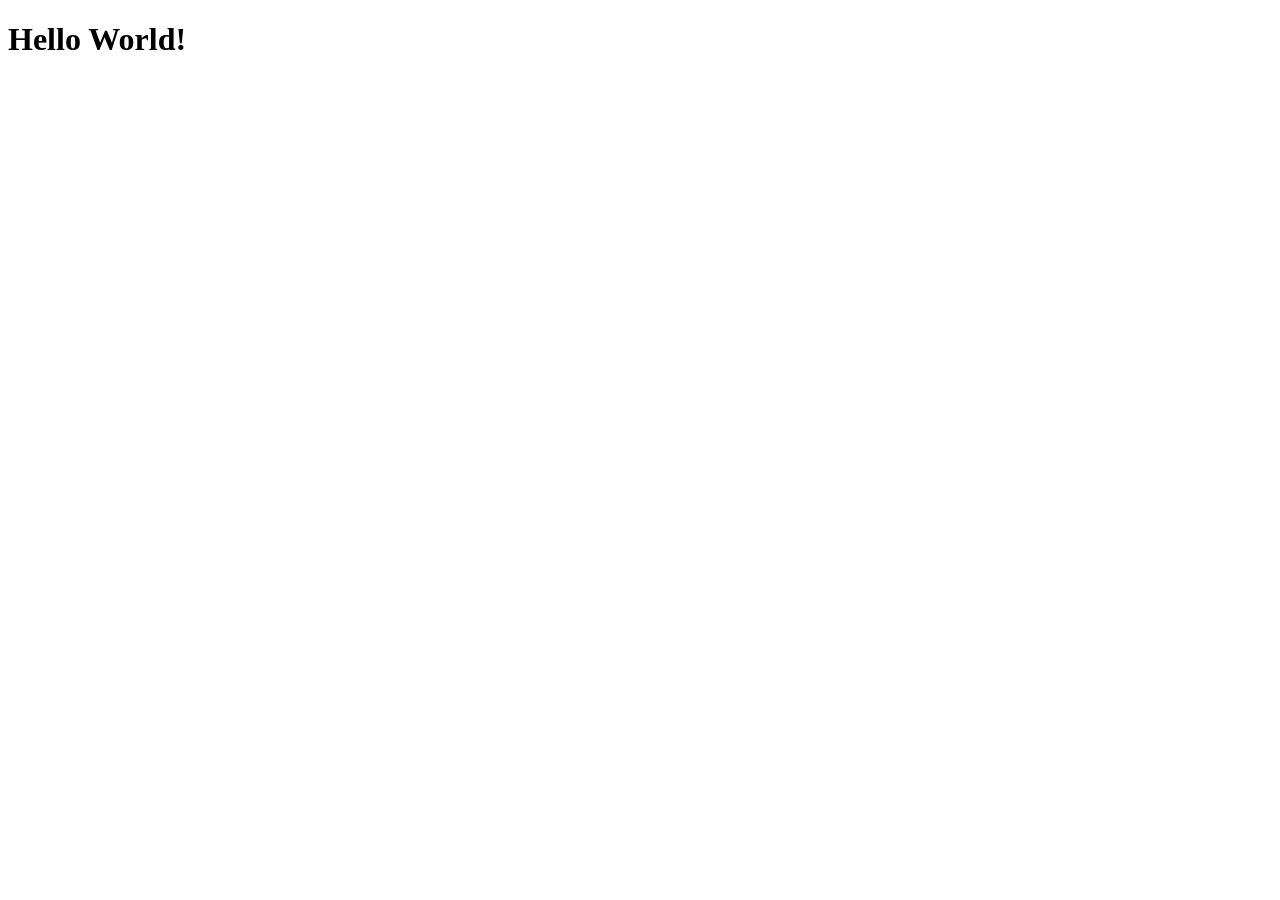
==== index.html @ d3010af4 "alteracao1" ====
<!DOCTYPE html>
<html lang="en">
<head>
    <meta charset="UTF-8">
    <meta name="viewport" content="width=device-width, initial-scale=1.0">
    <title>Document</title>
</head>
<body>
    
    <h1>Hello World!</h1>
    
</body>
</html>
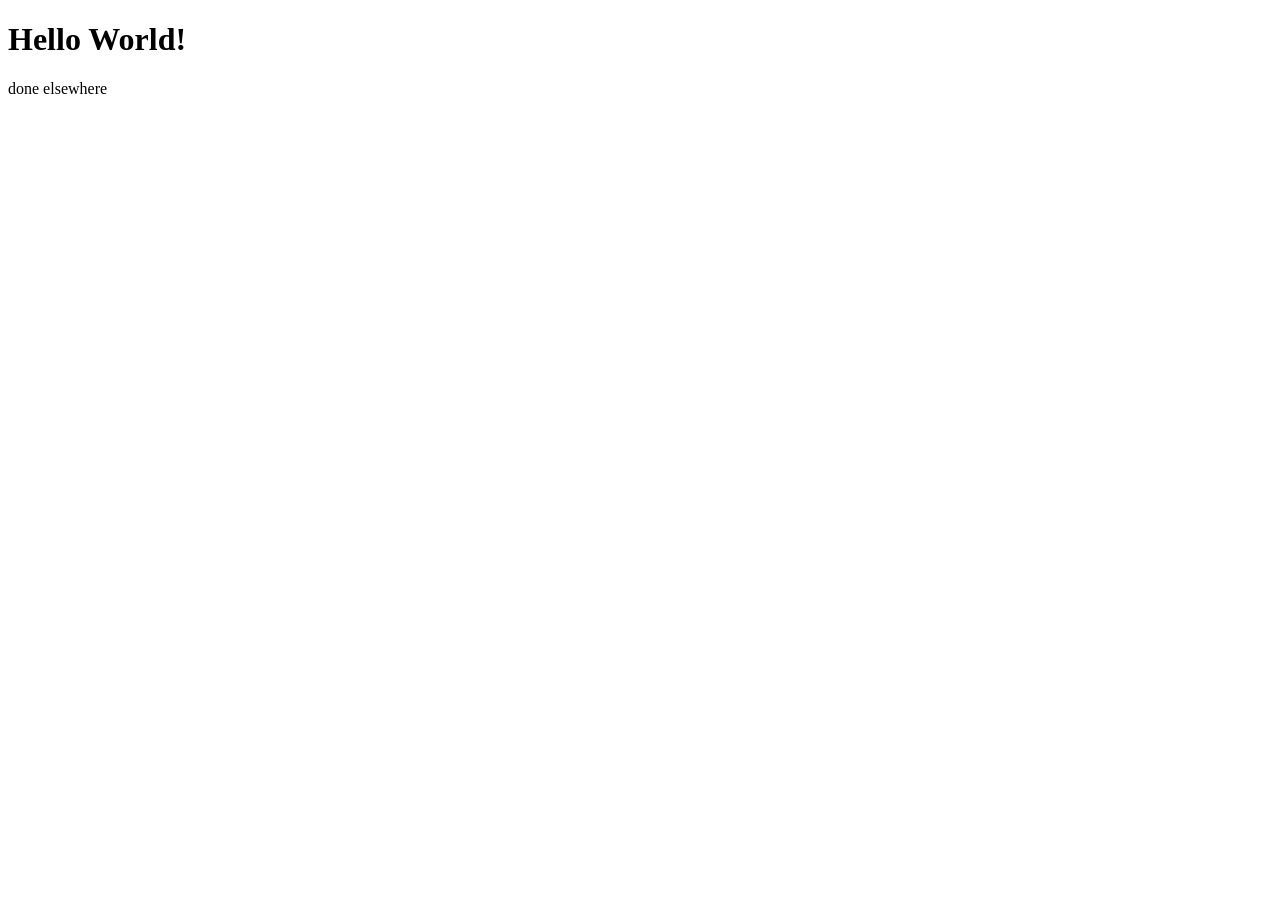
==== commit 1eee7b96: "alteracao2-elsewhere" ====
--- a/index.html
+++ b/index.html
@@ -9,5 +9,6 @@
     
     <h1>Hello World!</h1>
     
+    <p>done elsewhere</p>
 </body>
 </html>
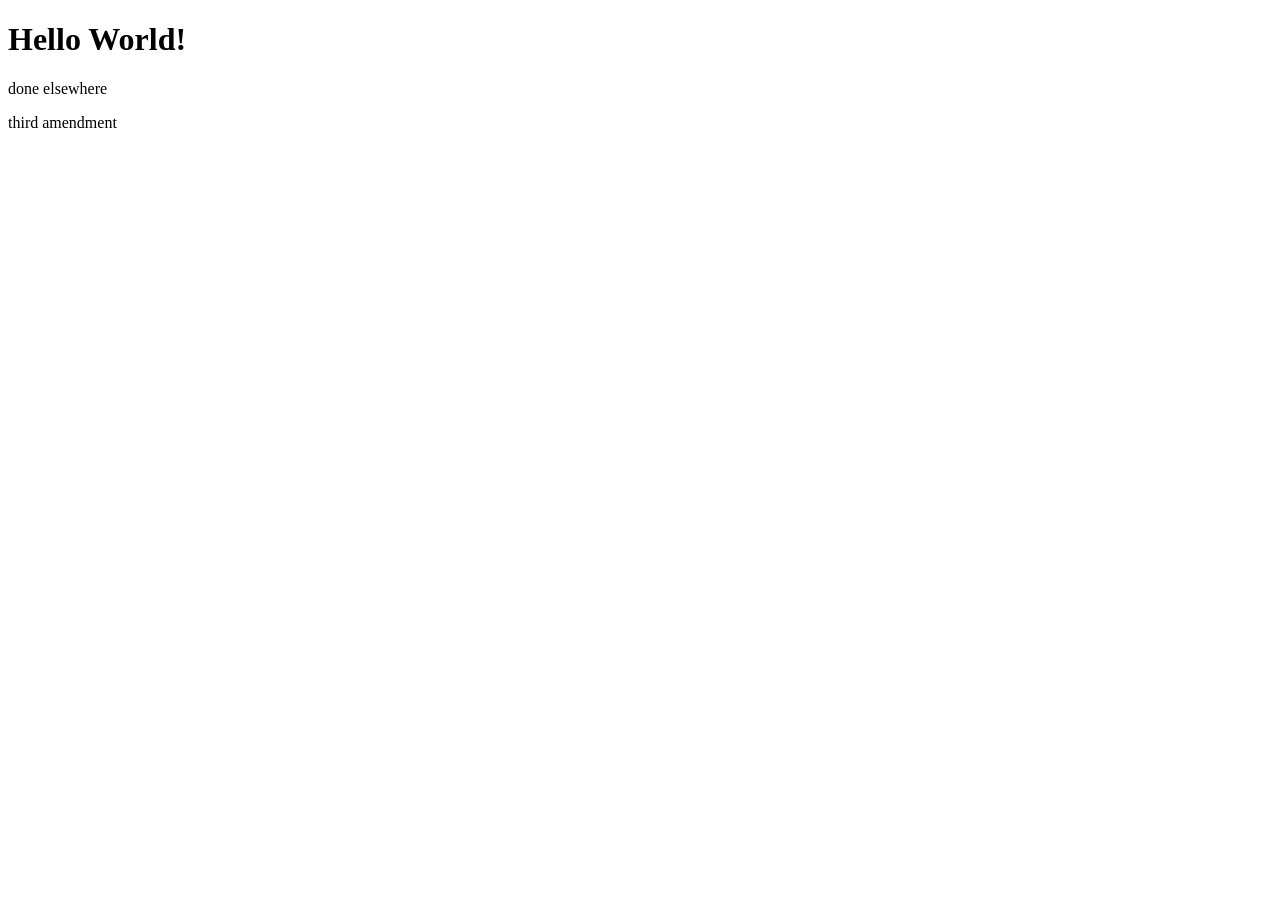
==== commit 8b4f0c96: "alteracao3" ====
--- a/index.html
+++ b/index.html
@@ -8,7 +8,8 @@
 <body>
     
     <h1>Hello World!</h1>
+    <p>done elsewhere</p>
+    <p>third amendment</p>
     
-    <p>done elsewhere</p>
 </body>
 </html>
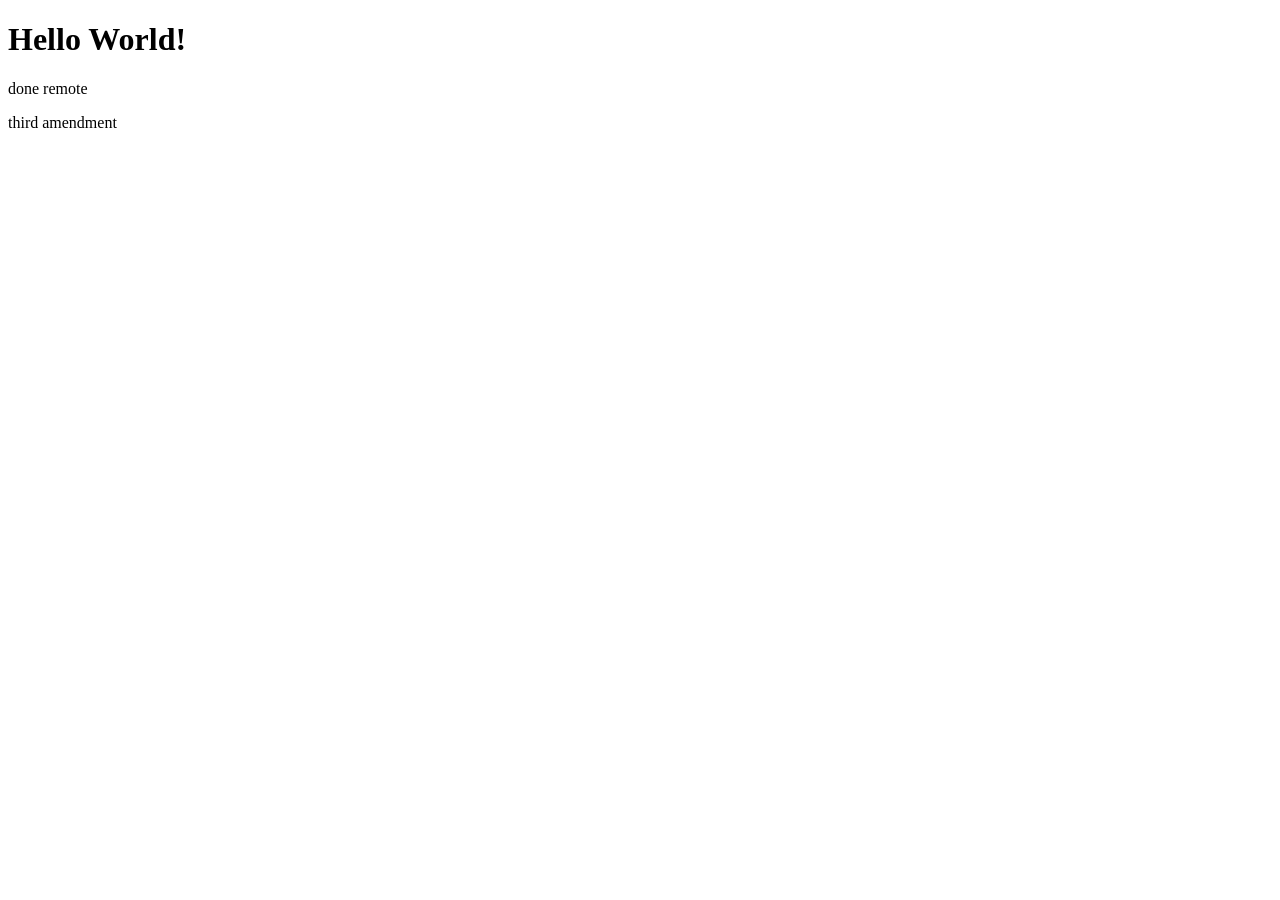
==== commit 71e78794: "alteracao2/1-elsewhere-remote" ====
--- a/index.html
+++ b/index.html
@@ -8,8 +8,8 @@
 <body>
     
     <h1>Hello World!</h1>
-    <p>done elsewhere</p>
+    <p>done remote</p>
     <p>third amendment</p>
-    
+
 </body>
 </html>
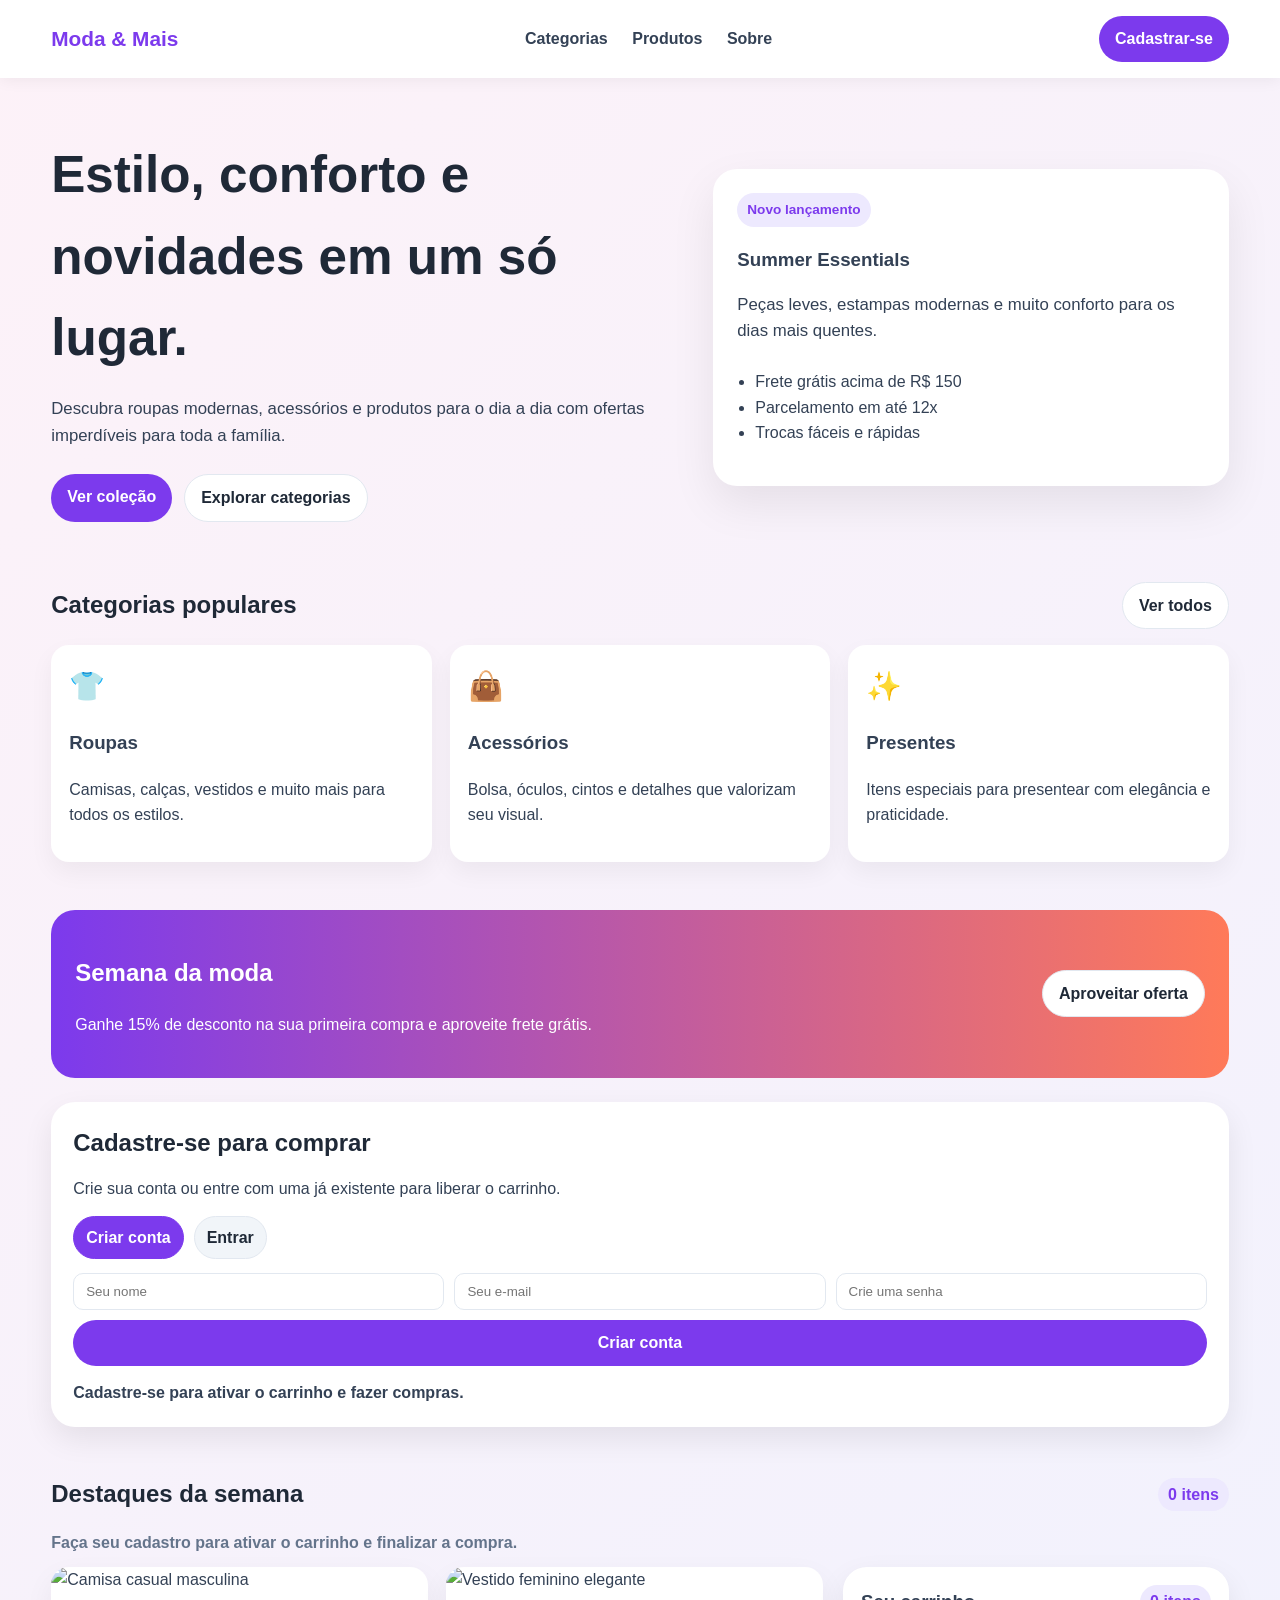
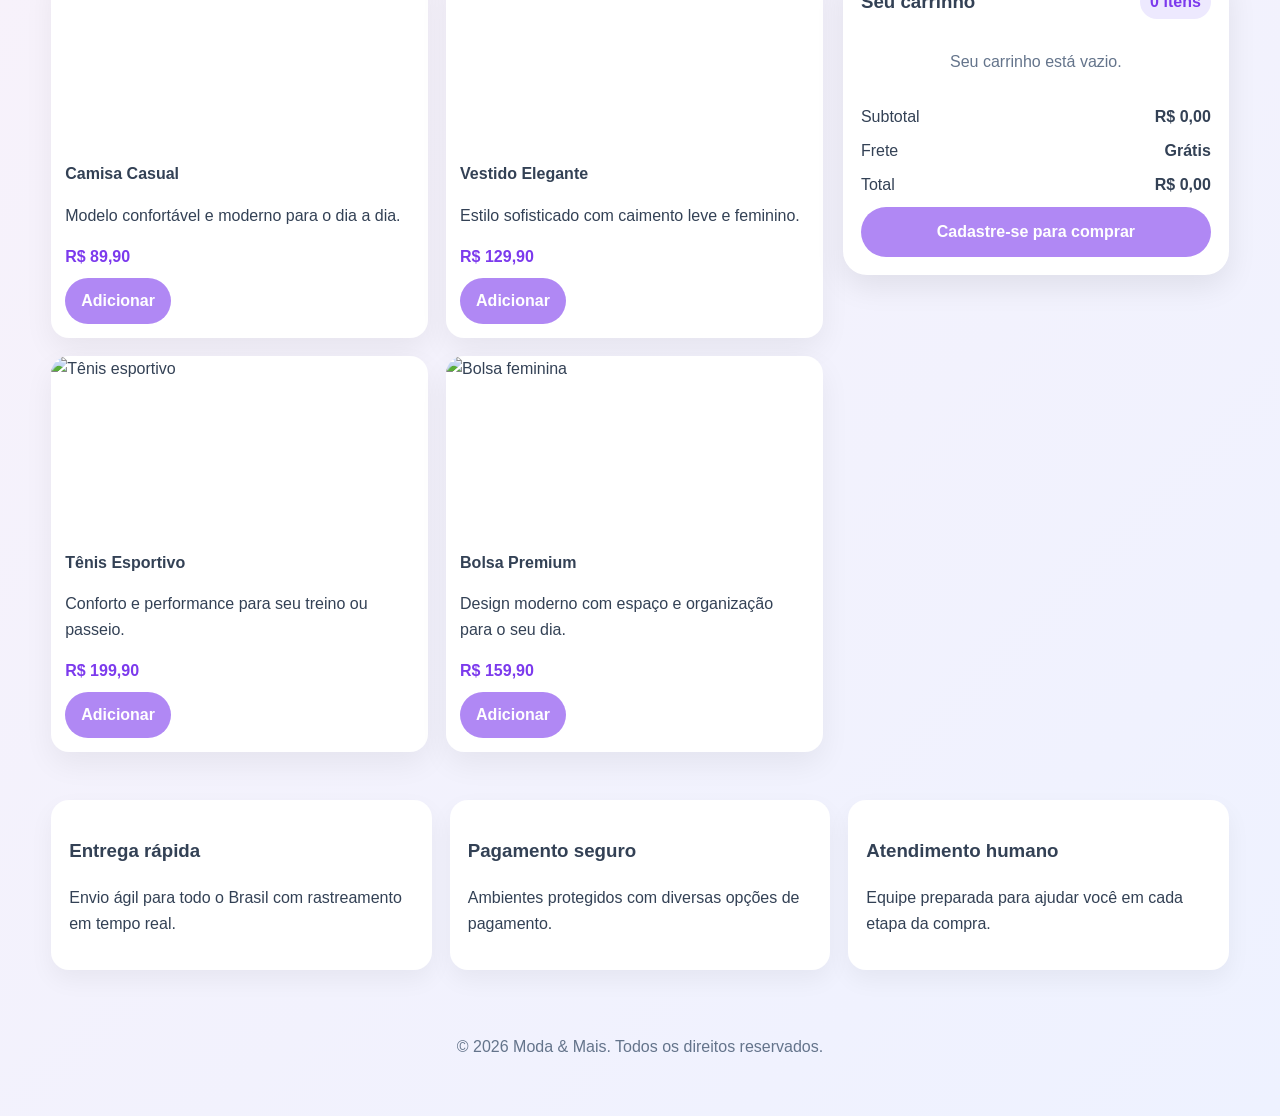
==== commit bb51f596: "alteracao4-siteproject" ====
--- a/index.html
+++ b/index.html
@@ -1,15 +1,420 @@
 <!DOCTYPE html>
-<html lang="en">
+<html lang="pt-BR">
 <head>
     <meta charset="UTF-8">
     <meta name="viewport" content="width=device-width, initial-scale=1.0">
-    <title>Document</title>
+    <title>Moda & Mais | Loja Online</title>
+    <link rel="stylesheet" href="styles.css">
 </head>
 <body>
-    
-    <h1>Hello World!</h1>
-    <p>done remote</p>
-    <p>third amendment</p>
-
+    <header>
+        <div class="container nav">
+            <a href="#" class="logo">Moda & Mais</a>
+            <nav>
+                <a href="#categorias">Categorias</a>
+                <a href="#produtos">Produtos</a>
+                <a href="#sobre">Sobre</a>
+            </nav>
+            <a href="cadastro.html" class="btn btn-primary">Cadastrar-se</a>
+        </div>
+    </header>
+
+    <main class="container">
+        <section class="hero">
+            <div>
+                <h1>Estilo, conforto e novidades em um só lugar.</h1>
+                <p>Descubra roupas modernas, acessórios e produtos para o dia a dia com ofertas imperdíveis para toda a família.</p>
+                <div class="hero-actions">
+                    <a href="cadastro.html" class="btn btn-primary">Ver coleção</a>
+                    <a href="#categorias" class="btn btn-secondary">Explorar categorias</a>
+                </div>
+            </div>
+            <div class="hero-card">
+                <span class="tag">Novo lançamento</span>
+                <h3>Summer Essentials</h3>
+                <p>Peças leves, estampas modernas e muito conforto para os dias mais quentes.</p>
+                <ul>
+                    <li>Frete grátis acima de R$ 150</li>
+                    <li>Parcelamento em até 12x</li>
+                    <li>Trocas fáceis e rápidas</li>
+                </ul>
+            </div>
+        </section>
+
+        <section id="categorias">
+            <div class="section-title">
+                <h2>Categorias populares</h2>
+                <a href="#produtos" class="btn btn-secondary">Ver todos</a>
+            </div>
+            <div class="cards">
+                <div class="card">
+                    <div class="icon">👕</div>
+                    <h3>Roupas</h3>
+                    <p>Camisas, calças, vestidos e muito mais para todos os estilos.</p>
+                </div>
+                <div class="card">
+                    <div class="icon">👜</div>
+                    <h3>Acessórios</h3>
+                    <p>Bolsa, óculos, cintos e detalhes que valorizam seu visual.</p>
+                </div>
+                <div class="card">
+                    <div class="icon">✨</div>
+                    <h3>Presentes</h3>
+                    <p>Itens especiais para presentear com elegância e praticidade.</p>
+                </div>
+            </div>
+        </section>
+
+        <section class="promo">
+            <div>
+                <h2>Semana da moda</h2>
+                <p>Ganhe 15% de desconto na sua primeira compra e aproveite frete grátis.</p>
+            </div>
+            <a href="#produtos" class="btn btn-secondary">Aproveitar oferta</a>
+        </section>
+
+        <section class="auth-card" aria-label="Cadastro para compras">
+            <h2 style="margin:0; color:var(--dark);">Cadastre-se para comprar</h2>
+            <p style="margin:0;">Crie sua conta ou entre com uma já existente para liberar o carrinho.</p>
+            <div class="auth-toggle">
+                <button type="button" class="auth-toggle-btn active" id="show-register">Criar conta</button>
+                <button type="button" class="auth-toggle-btn" id="show-login">Entrar</button>
+            </div>
+            <form id="register-form" class="auth-form">
+                <input type="text" id="register-name" placeholder="Seu nome" required>
+                <input type="email" id="register-email" placeholder="Seu e-mail" required>
+                <input type="password" id="register-password" placeholder="Crie uma senha" required>
+                <button type="submit" class="btn btn-primary full-width">Criar conta</button>
+            </form>
+            <form id="login-form" class="auth-form hidden">
+                <input type="email" id="login-email" placeholder="Seu e-mail" required>
+                <input type="password" id="login-password" placeholder="Sua senha" required>
+                <button type="submit" class="btn btn-primary full-width">Entrar</button>
+            </form>
+            <div id="auth-message" class="auth-message">Cadastre-se para ativar o carrinho e fazer compras.</div>
+            <button id="logout-btn" class="btn btn-secondary" style="display:none; width:max-content;">Sair da conta</button>
+        </section>
+
+        <section id="produtos">
+            <div class="section-title">
+                <h2>Destaques da semana</h2>
+                <span class="cart-count" id="cart-count-badge">0 itens</span>
+            </div>
+            <p id="purchase-note" class="purchase-note">Faça seu cadastro para ativar o carrinho e finalizar a compra.</p>
+            <div class="shop-layout">
+                <div class="products">
+                    <article class="product">
+                        <img src="https://images.unsplash.com/photo-1521572267360-ee0c2909d518?auto=format&fit=crop&w=800&q=80" alt="Camisa casual masculina">
+                        <div class="product-info">
+                            <h3>Camisa Casual</h3>
+                            <p>Modelo confortável e moderno para o dia a dia.</p>
+                            <div class="price">R$ 89,90</div>
+                            <button class="btn btn-primary add-to-cart" data-name="Camisa Casual" data-price="89.90">Adicionar</button>
+                        </div>
+                    </article>
+                    <article class="product">
+                        <img src="https://images.unsplash.com/photo-1496747611176-843222e1e57c?auto=format&fit=crop&w=800&q=80" alt="Vestido feminino elegante">
+                        <div class="product-info">
+                            <h3>Vestido Elegante</h3>
+                            <p>Estilo sofisticado com caimento leve e feminino.</p>
+                            <div class="price">R$ 129,90</div>
+                            <button class="btn btn-primary add-to-cart" data-name="Vestido Elegante" data-price="129.90">Adicionar</button>
+                        </div>
+                    </article>
+                    <article class="product">
+                        <img src="https://images.unsplash.com/photo-1542291026-7eec264c27ff?auto=format&fit=crop&w=800&q=80" alt="Tênis esportivo">
+                        <div class="product-info">
+                            <h3>Tênis Esportivo</h3>
+                            <p>Conforto e performance para seu treino ou passeio.</p>
+                            <div class="price">R$ 199,90</div>
+                            <button class="btn btn-primary add-to-cart" data-name="Tênis Esportivo" data-price="199.90">Adicionar</button>
+                        </div>
+                    </article>
+                    <article class="product">
+                        <img src="https://images.unsplash.com/photo-1524504388940-b1c1722653e1?auto=format&fit=crop&w=800&q=80" alt="Bolsa feminina">
+                        <div class="product-info">
+                            <h3>Bolsa Premium</h3>
+                            <p>Design moderno com espaço e organização para o seu dia.</p>
+                            <div class="price">R$ 159,90</div>
+                            <button class="btn btn-primary add-to-cart" data-name="Bolsa Premium" data-price="159.90">Adicionar</button>
+                        </div>
+                    </article>
+                </div>
+
+                <aside class="cart" aria-label="Carrinho de compras">
+                    <div class="cart-header">
+                        <h3 style="margin:0;">Seu carrinho</h3>
+                        <span class="cart-count" id="cart-count">0 itens</span>
+                    </div>
+                    <div id="cart-items"></div>
+                    <div class="cart-summary">
+                        <div class="summary-row"><span>Subtotal</span><strong id="subtotal">R$ 0,00</strong></div>
+                        <div class="summary-row"><span>Frete</span><strong>Grátis</strong></div>
+                        <div class="summary-row"><span>Total</span><strong id="total">R$ 0,00</strong></div>
+                    </div>
+                    <button class="btn btn-primary checkout-btn">Finalizar compra</button>
+                </aside>
+            </div>
+        </section>
+
+        <section id="sobre">
+            <div class="cards">
+                <div class="card">
+                    <h3>Entrega rápida</h3>
+                    <p>Envio ágil para todo o Brasil com rastreamento em tempo real.</p>
+                </div>
+                <div class="card">
+                    <h3>Pagamento seguro</h3>
+                    <p>Ambientes protegidos com diversas opções de pagamento.</p>
+                </div>
+                <div class="card">
+                    <h3>Atendimento humano</h3>
+                    <p>Equipe preparada para ajudar você em cada etapa da compra.</p>
+                </div>
+            </div>
+        </section>
+    </main>
+
+    <footer>
+        <div class="container">
+            <p>© 2026 Moda & Mais. Todos os direitos reservados.</p>
+        </div>
+    </footer>
+
+    <script>
+        const cartItemsContainer = document.getElementById('cart-items');
+        const cartCount = document.getElementById('cart-count');
+        const cartCountBadge = document.getElementById('cart-count-badge');
+        const subtotalEl = document.getElementById('subtotal');
+        const totalEl = document.getElementById('total');
+        const addButtons = document.querySelectorAll('.add-to-cart');
+        const checkoutBtn = document.querySelector('.checkout-btn');
+        const registerForm = document.getElementById('register-form');
+        const loginForm = document.getElementById('login-form');
+        const authMessage = document.getElementById('auth-message');
+        const logoutBtn = document.getElementById('logout-btn');
+        const purchaseNote = document.getElementById('purchase-note');
+        const showRegisterBtn = document.getElementById('show-register');
+        const showLoginBtn = document.getElementById('show-login');
+        const usersStorageKey = 'moda-e-mais-users';
+        const currentUserStorageKey = 'moda-e-mais-user';
+
+        let cart = [];
+        let currentUser = JSON.parse(localStorage.getItem(currentUserStorageKey) || 'null');
+        let authMode = 'register';
+
+        function formatCurrency(value) {
+            return value.toLocaleString('pt-BR', { style: 'currency', currency: 'BRL' });
+        }
+
+        function getUsers() {
+            return JSON.parse(localStorage.getItem(usersStorageKey) || '[]');
+        }
+
+        function saveUsers(users) {
+            localStorage.setItem(usersStorageKey, JSON.stringify(users));
+        }
+
+        function setCurrentUser(user) {
+            currentUser = user;
+            if (user) {
+                localStorage.setItem(currentUserStorageKey, JSON.stringify(user));
+            } else {
+                localStorage.removeItem(currentUserStorageKey);
+            }
+        }
+
+        function setAuthMode(mode) {
+            authMode = mode;
+            const isRegister = mode === 'register';
+            registerForm.classList.toggle('hidden', !isRegister);
+            loginForm.classList.toggle('hidden', isRegister);
+            showRegisterBtn.classList.toggle('active', isRegister);
+            showLoginBtn.classList.toggle('active', !isRegister);
+        }
+
+        function updateAuthUi() {
+            const isLogged = Boolean(currentUser);
+            registerForm.classList.toggle('hidden', isLogged || authMode !== 'register');
+            loginForm.classList.toggle('hidden', isLogged || authMode !== 'login');
+            logoutBtn.style.display = isLogged ? 'inline-block' : 'none';
+            addButtons.forEach(button => {
+                button.disabled = !isLogged;
+            });
+            checkoutBtn.disabled = !isLogged;
+            checkoutBtn.textContent = isLogged ? 'Finalizar compra' : 'Cadastre-se para comprar';
+
+            if (isLogged) {
+                authMessage.innerHTML = `<strong>Olá, ${currentUser.name}!</strong> Sua conta está ativa para comprar.`;
+                purchaseNote.textContent = 'Sua conta está ativa. Você pode adicionar produtos ao carrinho.';
+            } else {
+                authMessage.textContent = 'Cadastre-se para ativar o carrinho e fazer compras.';
+                purchaseNote.textContent = 'Faça seu cadastro para ativar o carrinho e finalizar a compra.';
+            }
+        }
+
+        function renderCart() {
+            if (cart.length === 0) {
+                cartItemsContainer.innerHTML = '<div class="empty-cart">Seu carrinho está vazio.</div>';
+                cartCount.textContent = '0 itens';
+                cartCountBadge.textContent = '0 itens';
+                subtotalEl.textContent = formatCurrency(0);
+                totalEl.textContent = formatCurrency(0);
+                return;
+            }
+
+            cartItemsContainer.innerHTML = '';
+            let subtotal = 0;
+
+            cart.forEach(item => {
+                subtotal += item.price * item.quantity;
+                const itemEl = document.createElement('div');
+                itemEl.className = 'cart-item';
+                itemEl.innerHTML = `
+                    <div>
+                        <strong>${item.name}</strong>
+                        <div>${formatCurrency(item.price)} cada</div>
+                        <div class="cart-controls">
+                            <button class="qty-btn" data-action="decrease" data-name="${item.name}">−</button>
+                            <span>${item.quantity}</span>
+                            <button class="qty-btn" data-action="increase" data-name="${item.name}">+</button>
+                        </div>
+                    </div>
+                    <div style="text-align:right;">
+                        <div>${formatCurrency(item.price * item.quantity)}</div>
+                        <button class="remove-btn" data-name="${item.name}">Remover</button>
+                    </div>
+                `;
+                cartItemsContainer.appendChild(itemEl);
+            });
+
+            const totalItems = cart.reduce((sum, item) => sum + item.quantity, 0);
+            cartCount.textContent = `${totalItems} ${totalItems === 1 ? 'item' : 'itens'}`;
+            cartCountBadge.textContent = `${totalItems} ${totalItems === 1 ? 'item' : 'itens'}`;
+            subtotalEl.textContent = formatCurrency(subtotal);
+            totalEl.textContent = formatCurrency(subtotal);
+        }
+
+        addButtons.forEach(button => {
+            button.addEventListener('click', () => {
+                if (!currentUser) {
+                    authMessage.textContent = 'Cadastre-se primeiro para adicionar produtos ao carrinho.';
+                    return;
+                }
+
+                const { name, price } = button.dataset;
+                const existing = cart.find(item => item.name === name);
+
+                if (existing) {
+                    existing.quantity += 1;
+                } else {
+                    cart.push({ name, price: Number(price), quantity: 1 });
+                }
+
+                renderCart();
+            });
+        });
+
+        cartItemsContainer.addEventListener('click', event => {
+            const button = event.target.closest('button');
+            if (!button) return;
+
+            const { action, name } = button.dataset;
+            const item = cart.find(product => product.name === name);
+            if (!item) return;
+
+            if (button.classList.contains('remove-btn')) {
+                cart = cart.filter(product => product.name !== name);
+            } else if (action === 'increase') {
+                item.quantity += 1;
+            } else if (action === 'decrease') {
+                item.quantity -= 1;
+                if (item.quantity <= 0) {
+                    cart = cart.filter(product => product.name !== name);
+                }
+            }
+
+            renderCart();
+        });
+
+        registerForm.addEventListener('submit', event => {
+            event.preventDefault();
+            const name = document.getElementById('register-name').value.trim();
+            const email = document.getElementById('register-email').value.trim();
+            const password = document.getElementById('register-password').value.trim();
+
+            if (!name || !email || !password) {
+                authMessage.textContent = 'Preencha todos os campos para criar sua conta.';
+                return;
+            }
+
+            const users = getUsers();
+            const emailExists = users.some(user => user.email.toLowerCase() === email.toLowerCase());
+            if (emailExists) {
+                authMessage.textContent = 'Este e-mail já está cadastrado. Use outro ou entre na conta.';
+                return;
+            }
+
+            users.push({ name, email, password });
+            saveUsers(users);
+            setCurrentUser({ name, email });
+            registerForm.reset();
+            updateAuthUi();
+            authMessage.innerHTML = `<strong>Cadastro realizado!</strong> Você já pode comprar.`;
+        });
+
+        loginForm.addEventListener('submit', event => {
+            event.preventDefault();
+            const email = document.getElementById('login-email').value.trim();
+            const password = document.getElementById('login-password').value.trim();
+
+            if (!email || !password) {
+                authMessage.textContent = 'Informe seu e-mail e senha para entrar.';
+                return;
+            }
+
+            const users = getUsers();
+            const user = users.find(item => item.email.toLowerCase() === email.toLowerCase());
+            if (!user || user.password !== password) {
+                authMessage.textContent = 'E-mail ou senha inválidos. Tente novamente.';
+                return;
+            }
+
+            setCurrentUser({ name: user.name, email: user.email });
+            loginForm.reset();
+            updateAuthUi();
+            authMessage.innerHTML = `<strong>Login realizado!</strong> Bem-vindo de volta.`;
+        });
+
+        logoutBtn.addEventListener('click', () => {
+            setCurrentUser(null);
+            cart = [];
+            renderCart();
+            updateAuthUi();
+            authMessage.textContent = 'Você saiu da conta. Faça login ou cadastre-se para comprar.';
+        });
+
+        checkoutBtn.addEventListener('click', () => {
+            if (!currentUser) {
+                authMessage.textContent = 'Cadastre-se para finalizar a compra.';
+                return;
+            }
+            if (cart.length === 0) {
+                authMessage.textContent = 'Adicione produtos ao carrinho antes de finalizar.';
+                return;
+            }
+
+            authMessage.innerHTML = `<strong>Pedido confirmado!</strong> Obrigado por comprar com a Moda & Mais.`;
+            cart = [];
+            renderCart();
+        });
+
+        showRegisterBtn.addEventListener('click', () => setAuthMode('register'));
+        showLoginBtn.addEventListener('click', () => setAuthMode('login'));
+
+        setAuthMode('register');
+        updateAuthUi();
+        renderCart();
+    </script>
 </body>
 </html>
--- a/styles.css
+++ b/styles.css
@@ -0,0 +1,170 @@
+:root {
+    --primary: #7c3aed;
+    --secondary: #ff7a59;
+    --dark: #1f2937;
+    --light: #f8fafc;
+    --text: #334155;
+    --border: #e2e8f0;
+}
+
+* { box-sizing: border-box; }
+body {
+    margin: 0;
+    font-family: Arial, Helvetica, sans-serif;
+    color: var(--text);
+    background: linear-gradient(135deg, #fdf2f8 0%, #eef2ff 100%);
+    line-height: 1.6;
+}
+
+a { text-decoration: none; color: inherit; }
+button { font: inherit; cursor: pointer; }
+
+.container { width: min(1200px, 92%); margin: 0 auto; }
+
+header {
+    background: rgba(255,255,255,0.95);
+    backdrop-filter: blur(8px);
+    position: sticky;
+    top: 0;
+    z-index: 10;
+    box-shadow: 0 2px 15px rgba(0,0,0,0.06);
+}
+
+.nav { display: flex; justify-content: space-between; align-items: center; padding: 16px 0; }
+.logo { font-size: 1.3rem; font-weight: 700; color: var(--primary); }
+nav a { margin-left: 20px; font-weight: 600; }
+
+.btn {
+    display: inline-block;
+    padding: 10px 16px;
+    border-radius: 999px;
+    font-weight: 700;
+    border: none;
+    transition: transform 0.2s ease;
+}
+.btn:hover { transform: translateY(-2px); }
+.btn-primary { background: var(--primary); color: white; }
+.btn-secondary { background: white; color: var(--dark); border: 1px solid var(--border); }
+
+.hero {
+    display: grid; grid-template-columns: 1.1fr 0.9fr; gap: 32px; align-items: center; padding: 56px 0 36px;
+}
+
+.hero h1 { font-size: clamp(2rem, 4vw, 3.2rem); margin: 0 0 14px; color: var(--dark); }
+.hero p { font-size: 1.05rem; color: var(--text); margin-bottom: 24px; }
+.hero-actions { display: flex; gap: 12px; flex-wrap: wrap; }
+
+.hero-card {
+    background: white; border-radius: 24px; padding: 24px; box-shadow: 0 18px 45px rgba(0,0,0,0.08);
+}
+.hero-card .tag { display: inline-block; background: #ede9fe; color: var(--primary); padding: 6px 10px; border-radius: 999px; font-size: 0.85rem; font-weight: 700; margin-bottom: 10px; }
+.hero-card h3 { margin: 8px 0; }
+.hero-card ul { padding-left: 18px; }
+
+section { padding: 24px 0; }
+.section-title { display: flex; justify-content: space-between; align-items: center; margin-bottom: 16px; }
+.section-title h2 { margin: 0; color: var(--dark); }
+
+.cards { display: grid; grid-template-columns: repeat(3, 1fr); gap: 18px; }
+.card { background: white; border-radius: 18px; padding: 18px; box-shadow: 0 10px 25px rgba(0,0,0,0.05); }
+.icon { font-size: 1.8rem; margin-bottom: 8px; }
+
+.shop-layout { display: grid; grid-template-columns: 2fr 1fr; gap: 20px; align-items: start; }
+.products { display: grid; grid-template-columns: repeat(2, 1fr); gap: 18px; }
+.product {
+    background: white; border-radius: 18px; overflow: hidden; box-shadow: 0 12px 30px rgba(0,0,0,0.06);
+}
+.product img { width: 100%; height: 180px; object-fit: cover; display: block; }
+.product-info { padding: 14px; }
+.product-info h3 { margin: 0 0 6px; font-size: 1rem; }
+.price { color: var(--primary); font-weight: 700; margin-bottom: 8px; }
+
+.cart {
+    background: white; border-radius: 24px; padding: 18px; box-shadow: 0 12px 30px rgba(0,0,0,0.08); position: sticky; top: 84px;
+}
+.cart-header { display: flex; justify-content: space-between; align-items: center; margin-bottom: 12px; }
+.cart-count { background: #ede9fe; color: var(--primary); padding: 4px 10px; border-radius: 999px; font-weight: 700; }
+.cart-item { display: flex; justify-content: space-between; align-items: center; gap: 10px; padding: 10px 0; border-bottom: 1px solid var(--border); }
+.cart-item strong { display: block; font-size: 0.95rem; }
+.cart-controls { display: flex; align-items: center; gap: 8px; margin-top: 6px; }
+.qty-btn { width: 28px; height: 28px; border: 1px solid var(--border); border-radius: 50%; background: white; }
+.remove-btn { background: transparent; border: none; color: var(--secondary); padding: 0; font-weight: 700; }
+.cart-summary { margin-top: 12px; display: grid; gap: 8px; }
+.summary-row { display: flex; justify-content: space-between; }
+.checkout-btn { width: 100%; margin-top: 10px; padding: 12px; }
+.checkout-btn:disabled, .add-to-cart:disabled { opacity: 0.6; cursor: not-allowed; transform: none; }
+.empty-cart { text-align: center; color: #64748b; padding: 18px 0; }
+
+.auth-card {
+    background: white;
+    border-radius: 24px;
+    padding: 22px;
+    box-shadow: 0 12px 30px rgba(0,0,0,0.08);
+    margin: 8px 0 24px;
+    display: grid;
+    gap: 14px;
+}
+.auth-toggle {
+    display: flex;
+    gap: 10px;
+    flex-wrap: wrap;
+}
+.auth-toggle-btn {
+    background: #f1f5f9;
+    border: 1px solid var(--border);
+    border-radius: 999px;
+    padding: 8px 12px;
+    font-weight: 700;
+    color: var(--dark);
+}
+.auth-toggle-btn.active {
+    background: var(--primary);
+    color: white;
+    border-color: var(--primary);
+}
+.auth-form {
+    display: grid;
+    grid-template-columns: repeat(3, 1fr);
+    gap: 10px;
+}
+.auth-form input {
+    padding: 10px 12px;
+    border: 1px solid var(--border);
+    border-radius: 10px;
+    outline: none;
+}
+.auth-form .full-width {
+    grid-column: 1 / -1;
+}
+.auth-form.hidden {
+    display: none;
+}
+.auth-message {
+    color: var(--text);
+    font-weight: 600;
+}
+.purchase-note {
+    margin: 0 0 12px;
+    color: #64748b;
+    font-weight: 600;
+}
+
+.promo {
+    background: linear-gradient(90deg, var(--primary), var(--secondary)); color: white; border-radius: 24px; padding: 24px; margin: 24px 0; display: flex; justify-content: space-between; align-items: center; gap: 20px;
+}
+
+footer { padding: 24px 0 40px; color: #64748b; text-align: center; }
+
+@media (max-width: 900px) {
+    .hero { grid-template-columns: 1fr; }
+    .shop-layout { grid-template-columns: 1fr; }
+    .cart { position: static; }
+    .products { grid-template-columns: 1fr 1fr; }
+    .cards { grid-template-columns: 1fr; }
+}
+
+@media (max-width: 640px) {
+    .nav { flex-direction: column; gap: 10px; }
+    .products { grid-template-columns: 1fr; }
+    .promo { display: block; text-align: center; }
+}
